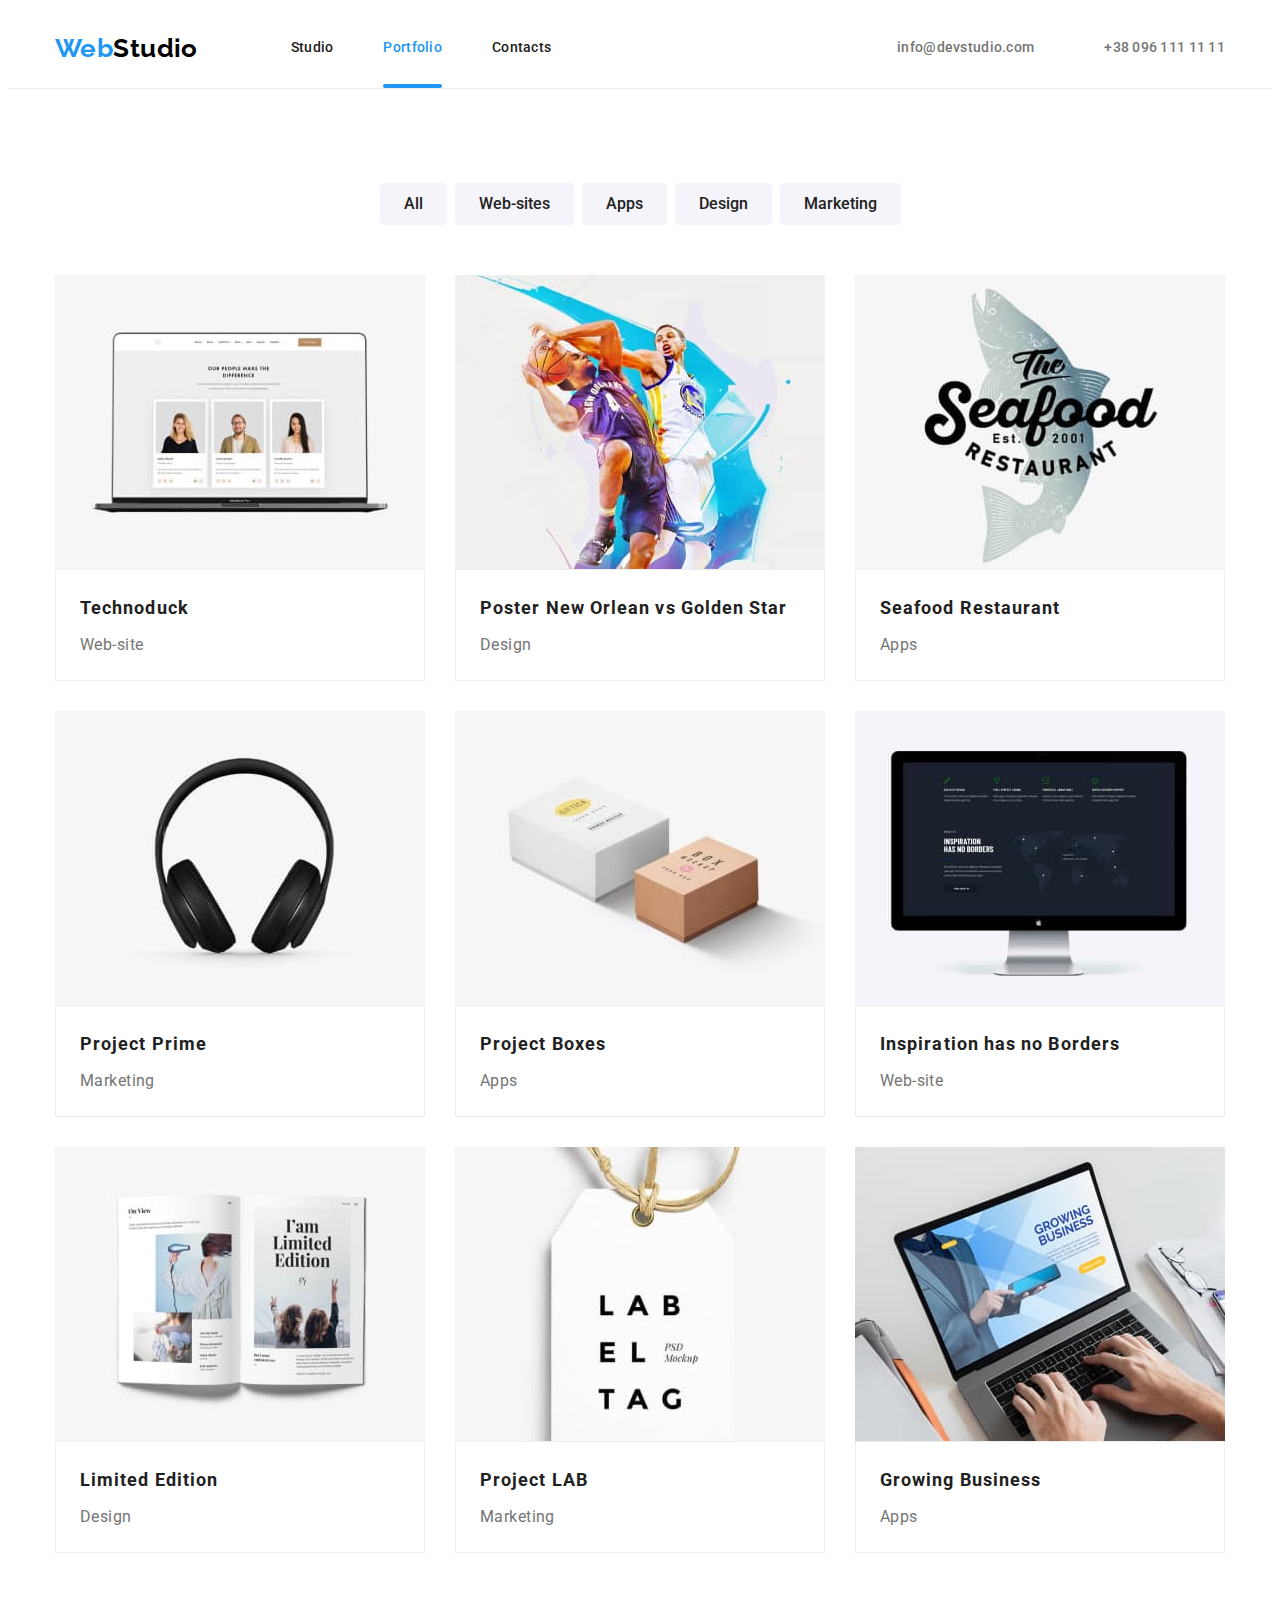
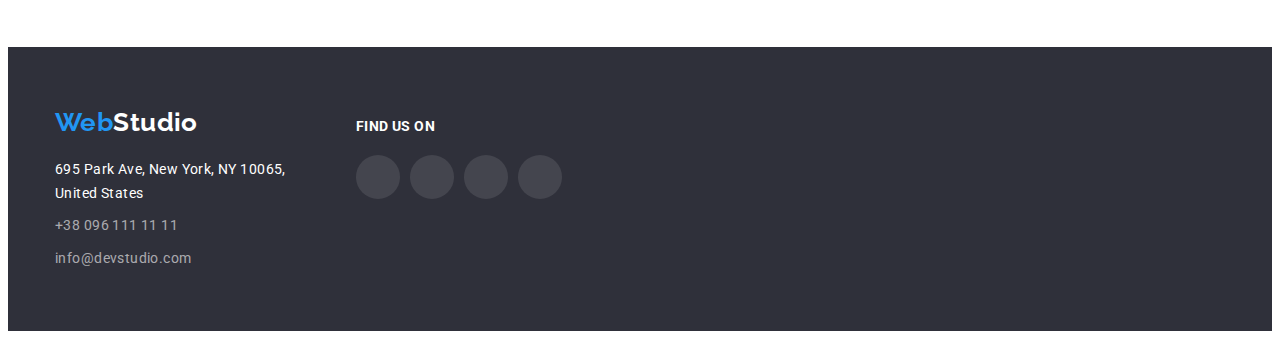
==== portfolio.html @ 0705c61d "adding forms & styles" ====
<!DOCTYPE html>
<html lang="en">
  <head>
    <meta charset="UTF-8" />
    <meta http-equiv="X-UA-Compatible" content="IE=edge" />
    <meta name="viewport" content="width=device-width, initial-scale=1.0" />
    <title>Portfolio</title>
    <link rel="preconnect" href="https://fonts.googleapis.com" />
    <link rel="preconnect" href="https://fonts.gstatic.com" crossorigin />
    <link
      href="https://fonts.googleapis.com/css2?family=Raleway:wght@700&family=Roboto:wght@400;500;700;900&display=swap"
      rel="stylesheet"
    />
    <link
      rel="stylesheet"
      href="https://cdnjs.cloudflare.com/ajax/libs/modern-normalize/1.1.0/modern-normalize.min.css"
      integrity="sha512-wpPYUAdjBVSE4KJnH1VR1HeZfpl1ub8YT/NKx4PuQ5NmX2tKuGu6U/JRp5y+Y8XG2tV+wKQpNHVUX03MfMFn9Q=="
      crossorigin="anonymous"
      referrerpolicy="no-referrer"
    />
    <link rel="stylesheet" href="./css/style.css" />
  </head>
  <body>
    <header class="header">
      <div class="container header-container">
        <nav class="header-navigation">
          <a class="logo" href="/">Web<span class="logo-header">Studio</span></a>
          <ul class="site-nav list">
            <li><a class="link" href="./index.html">Studio</a></li>
            <li><a class="link current" href="./portfolio.html">Portfolio</a></li>
            <li><a class="link" href="">Contacts</a></li>
          </ul>
        </nav>
        <ul class="header-contacts list">
          <li>
            <a class="link" href="mailto:info@devstudio.com">
              <svg class="header-contacts-icon" height="12" width="16">
                <use href="./img/svg/symbol-defs-bad.svg#icon-envelope"></use>
              </svg>
              info@devstudio.com
            </a>
          </li>
          <li>
            <a class="link" href="tel:+380961111111">
              <svg class="header-contacts-icon" height="16" width="10">
                <use href="./img/svg/symbol-defs-bad.svg#icon-smartphone"></use>
              </svg>
              +38 096 111 11 11
            </a>
          </li>
        </ul>
      </div>
    </header>
    <main>
      <section class="wokrs section">
        <!-- Hidden by css h1 -->
        <h1 class="visually-hidden">Our projects</h1>
        <!-- Hidden by css h1 -->
        <div class="container">
          <ul class="filter list">
            <li><button class="main-filter-button filter-button" type="button">All</button></li>
            <li><button class="filter-button" type="button">Web-sites</button></li>
            <li><button class="filter-button" type="button">Apps</button></li>
            <li><button class="filter-button" type="button">Design</button></li>
            <li><button class="filter-button" type="button">Marketing</button></li>
          </ul>

          <ul class="works-list list">
            <li class="gallery-item">
              <a class="works-link" href="">
                <div class="works-overlay">
                  <img
                    class="works-example"
                    width="370"
                    src="./img/portfolio/Technoduck.jpg"
                    alt="laptop"
                  />
                  <p class="works-overlay-title">
                    Technoduck is a state-of-the-art coronavirus distribution platform. Companies
                    use this platform for digital espionage and attacks on competitors' secure
                    servers.
                  </p>
                </div>
                <div class="gallery-container">
                  <h2 class="works-title">Technoduck</h2>
                  <p class="works-subtitle">Web-site</p>
                </div>
              </a>
            </li>
            <li class="gallery-item">
              <a class="works-link" href="">
                <div class="works-overlay">
                  <img
                    class="works-example"
                    width="370"
                    src="./img/portfolio/NewOrleanvsGoldenStar.jpg"
                    alt="playing basketball"
                  />
                  <p class="works-overlay-title">
                    Technoduck is a state-of-the-art coronavirus distribution platform. Companies
                    use this platform for digital espionage and attacks on competitors' secure
                    servers.
                  </p>
                </div>
                <div class="gallery-container">
                  <h2 class="works-title">Poster New Orlean vs Golden Star</h2>
                  <p class="works-subtitle">Design</p>
                </div>
              </a>
            </li>
            <li class="gallery-item">
              <a class="works-link" href="">
                <div class="works-overlay">
                  <img
                    class="works-example"
                    width="370"
                    src="./img/portfolio/Seafood.jpg"
                    alt="fish"
                  />
                  <p class="works-overlay-title">
                    Technoduck is a state-of-the-art coronavirus distribution platform. Companies
                    use this platform for digital espionage and attacks on competitors' secure
                    servers.
                  </p>
                </div>
                <div class="gallery-container">
                  <h2 class="works-title">Seafood Restaurant</h2>
                  <p class="works-subtitle">Apps</p>
                </div>
              </a>
            </li>
            <li class="gallery-item">
              <a class="works-link" href="">
                <div class="works-overlay">
                  <img
                    class="works-example"
                    width="370"
                    src="./img/portfolio/ProjectPrime.jpg"
                    alt="headphones"
                  />
                  <p class="works-overlay-title">
                    Technoduck is a state-of-the-art coronavirus distribution platform. Companies
                    use this platform for digital espionage and attacks on competitors' secure
                    servers.
                  </p>
                </div>
                <div class="gallery-container">
                  <h2 class="works-title">Project Prime</h2>
                  <p class="works-subtitle">Marketing</p>
                </div>
              </a>
            </li>
            <li class="gallery-item">
              <a class="works-link" href="">
                <div class="works-overlay">
                  <img
                    class="works-example"
                    width="370"
                    src="./img/portfolio/ProjectBoxes.jpg"
                    alt="small box and bigger box"
                  />
                  <p class="works-overlay-title">
                    Technoduck is a state-of-the-art coronavirus distribution platform. Companies
                    use this platform for digital espionage and attacks on competitors' secure
                    servers.
                  </p>
                </div>
                <div class="gallery-container">
                  <h2 class="works-title">Project Boxes</h2>
                  <p class="works-subtitle">Apps</p>
                </div>
              </a>
            </li>
            <li class="gallery-item">
              <a class="works-link" href="">
                <div class="works-overlay">
                  <img
                    class="works-example"
                    width="370"
                    src="./img/portfolio/InspirationhasnoBorders.jpg"
                    alt="computer monitor"
                  />
                  <p class="works-overlay-title">
                    Technoduck is a state-of-the-art coronavirus distribution platform. Companies
                    use this platform for digital espionage and attacks on competitors' secure
                    servers.
                  </p>
                </div>
                <div class="gallery-container">
                  <h2 class="works-title">Inspiration has no Borders</h2>
                  <p class="works-subtitle">Web-site</p>
                </div>
              </a>
            </li>
            <li class="gallery-item">
              <a class="works-link" href="">
                <div class="works-overlay">
                  <img
                    class="works-example"
                    width="370"
                    src="./img/portfolio/LimitedEdition.jpg"
                    alt="opened book"
                  />
                  <p class="works-overlay-title">
                    Technoduck is a state-of-the-art coronavirus distribution platform. Companies
                    use this platform for digital espionage and attacks on competitors' secure
                    servers.
                  </p>
                </div>
                <div class="gallery-container">
                  <h2 class="works-title">Limited Edition</h2>
                  <p class="works-subtitle">Design</p>
                </div>
              </a>
            </li>
            <li class="gallery-item">
              <a class="works-link" href="">
                <div class="works-overlay">
                  <img
                    class="works-example"
                    width="370"
                    src="./img/portfolio/ProjectLAB.jpg"
                    alt="label tag"
                  />
                  <p class="works-overlay-title">
                    Technoduck is a state-of-the-art coronavirus distribution platform. Companies
                    use this platform for digital espionage and attacks on competitors' secure
                    servers.
                  </p>
                </div>
                <div class="gallery-container">
                  <h2 class="works-title">Project LAB</h2>
                  <p class="works-subtitle">Marketing</p>
                </div>
              </a>
            </li>
            <li class="gallery-item">
              <a class="works-link" href="">
                <div class="works-overlay">
                  <img
                    class="works-example"
                    width="370"
                    src="./img/portfolio/GrowingBusiness.jpg"
                    alt="laptop typing"
                  />
                  <p class="works-overlay-title">
                    Technoduck is a state-of-the-art coronavirus distribution platform. Companies
                    use this platform for digital espionage and attacks on competitors' secure
                    servers.
                  </p>
                </div>
                <div class="gallery-container">
                  <h2 class="works-title">Growing Business</h2>
                  <p class="works-subtitle">Apps</p>
                </div>
              </a>
            </li>
          </ul>
        </div>
      </section>
    </main>
    <footer class="footer">
      <div class="container">
        <div class="footer-contacts">
          <a class="logo" href="/">Web<span class="logo-secondary-color">Studio</span></a>
          <address>
            <a
              class="address"
              href="https://goo.gl/maps/DJQZkyz2nE7QdmCx7"
              target="_blank"
              rel="noopener noreferrer nofollow"
            >
              695 Park Ave, New York, NY 10065, <br />
              United States
            </a>
            <ul class="footer-contacts list">
              <li class="footer-contacts-item">
                <a class="link" href="tel:+380961111111">+38 096 111 11 11</a>
              </li>
              <li class="footer-contacts-item">
                <a class="link" href="mailto:info@devstudio.com">info@devstudio.com</a>
              </li>
            </ul>
          </address>
        </div>
        <div class="footer-social">
          <p class="footer-social-title">Find us on</p>
          <ul class="footer-social-list list">
            <li class="footer-social-item">
              <a class="footer-social-link" href="">
                <svg class="footer-social-icon" height="20" width="20">
                  <use href="./img/svg/symbol-defs-bad.svg#icon-instagram"></use>
                </svg>
              </a>
            </li>
            <li class="footer-social-item">
              <a class="footer-social-link" href="">
                <svg class="footer-social-icon" height="20" width="20">
                  <use href="./img/svg/symbol-defs-bad.svg#icon-twitter"></use>
                </svg>
              </a>
            </li>
            <li class="footer-social-item">
              <a class="footer-social-link" href="">
                <svg class="footer-social-icon" height="20" width="20">
                  <use href="./img/svg/symbol-defs-bad.svg#icon-facebook"></use>
                </svg>
              </a>
            </li>
            <li class="footer-social-item">
              <a class="footer-social-link" href="">
                <svg class="footer-social-icon" height="20" width="20">
                  <use href="./img/svg/symbol-defs-bad.svg#icon-linkedin"></use>
                </svg>
              </a>
            </li>
          </ul>
        </div>
      </div>
    </footer>
  </body>
</html>
---- css/style.css ----
/* Visually hidden */
.visually-hidden {
  position: absolute;
  white-space: nowrap;
  width: 1px;
  height: 1px;
  overflow: hidden;
  border: 0;
  padding: 0;
  clip: rect(0 0 0 0);
  clip-path: inset(50%);
  margin: -1px;
}

/* Visually hidden */
:root {
  --main-color: #212121;
  --secondary-color: #757575;
  --accent-color: #2196f3;
  --accent-second-color: #188ce8;
  --white-color: #ffffff;
  --bg-color: #2f303a;
  --logo-header-span: #000000;
  --logo-footer-span: #ffffff;
  --links-color: #afb1b8;
}
/* reset--------------- */
p,
ul,
h1,
h2,
h3,
h4,
h5,
h6 {
  margin: 0;
  padding: 0;
}
img {
  display: block;
}
/* reset--------------- */
/* general styles */

html {
  box-sizing: border-box;
}

*,
*::after,
*::before {
  box-sizing: inherit;
}

body {
  font-family: 'Roboto', Verdana, sans-serif;
  letter-spacing: 0.03em;
  color: var(--main-color);
  font-size: 14px;
}

.list {
  list-style: none;
}

.section-title {
  margin-bottom: 50px;

  color: var(--main-color);
  font-weight: 700;
  font-size: 36px;
  line-height: 1.16;

  text-align: center;
}
.section {
  padding-top: 94px;
  padding-bottom: 94px;
  text-align: center;
}
.section-null {
  padding-bottom: 0px;
}

.container {
  width: 1200px;
  margin-left: auto;
  margin-right: auto;
  padding-right: 15px;
  padding-left: 15px;

  /* background-color: tomato; */
  /* outline: tomato 2px solid; */
}

/* general styles */
/* backdrop & modal */
.backdrop {
  position: fixed;
  top: 0;
  left: 0;

  height: 100%;
  width: 100%;

  background-color: rgba(0, 0, 0, 0.2);
  opacity: 1;
  transition: opacity 250ms cubic-bezier(0.4, 0, 0.2, 1),
    visibility 250ms cubic-bezier(0.4, 0, 0.2, 1);
}
.backdrop.is-hidden {
  opacity: 0;
  pointer-events: none;
  visibility: hidden;
}

.backdrop.is-hidden .modal {
  transform: translate(-50%, -50%) scale(1.2);
}

.modal {
  position: absolute;
  top: 50%;
  left: 50%;
  transform: translate(-50%, -50%) scale(1);
  padding: 40px;

  min-height: 581px;
  min-width: 528px;

  background-color: var(--white-color);
  transition: transform 250ms cubic-bezier(0.4, 0, 0.2, 1);
}

.modal-button {
  position: absolute;
  right: 8px;
  top: 8px;

  height: 30px;
  width: 30px;
  padding: 6px;
  border: 1px solid rgba(0, 0, 0, 0.1);
  border-radius: 50%;

  text-decoration: none;
  background-color: transparent;
  cursor: pointer;

  display: flex;
  align-items: center;
  justify-content: center;

  transition-property: box-shadow, fill;
  transition-duration: 250ms;
  transition-timing-function: cubic-bezier(0.4, 0, 0.2, 1);
}
.modal-button:focus,
.modal-button:hover {
  box-shadow: 0px 2px 1px 0px rgba(0, 0, 0, 0.2);
  box-shadow: 0px 1px 1px 0px rgba(0, 0, 0, 0.14);
  box-shadow: 0px 1px 3px 0px rgba(0, 0, 0, 0.12);
  fill: var(--accent-color);
}

.modal-title {
  margin-bottom: 12px;
  text-align: center;
  font-weight: 700;
  font-size: 20px;
  line-height: 1.15;

  color: var(--main-color);
}

.field-subtitle {
  display: block;
  margin-bottom: 4px;

  font-size: 12px;
  line-height: 1.16;
  letter-spacing: 0.01em;

  color: var(--secondary-color);
}

.modal-field {
  margin-bottom: 10px;
}
.modal-field.comment {
  margin-bottom: 20px;
}
.modal-field.accept {
  margin-bottom: 30px;
  margin-left: auto;
}

.input-wrap {
  position: relative;
}
.modal-field-icon {
  position: absolute;
  left: 12px;
  top: 50%;
  transform: translateY(-50%);

  transition-property: fill;
  transition-duration: 250ms;
  transition-timing-function: cubic-bezier(0.4, 0, 0.2, 1);
}

.modal-input:focus + .modal-field-icon {
  fill: var(--accent-color);
}

.modal-input {
  width: 100%;
  height: 40px;

  padding: 12px 42px;

  caret-color: var(--secondary-color);
  color: var(--secondary-color);

  border: 1px solid rgba(33, 33, 33, 0.2);
  border-radius: 4px;
  outline: transparent;

  transition-property: border-color, fill, caret;
  transition-duration: 250ms;
  transition-timing-function: cubic-bezier(0.4, 0, 0.2, 1);
}
.modal-input:focus {
  border-color: var(--accent-color);
}
.modal-comment {
  height: 120px;
  padding: 12px 16px;
  resize: none;
}
.modal-input.modal-comment::placeholder {
  font-size: 14px;
  opacity: 1;
  line-height: 1.14;
  letter-spacing: 0.01em;
  color: rgba(117, 117, 117, 0.5);
}
.field-subtitle-checkbox {
  display: flex;
  gap: 7px;
  align-items: center;

  line-height: 1.71;
  color: var(--secondary-color);
}
.field-subtitle-checkbox .link {
  color: var(--accent-color);
}
.custom-checkbox {
  display: flex;
  justify-content: center;
  align-items: center;

  fill: var(--white-color);

  width: 16px;
  height: 15px;

  border: 2px solid var(--main-color);
  border-radius: 2px;

  /* transition-property: border-color, background-color;
  transition-duration: 2250ms;
  transition-timing-function: cubic-bezier(0.4, 0, 0.2, 1); */
}

.modal-checkbox:checked + .custom-checkbox {
  border-color: var(--accent-color);
  background-color: var(--accent-color);
}

.button-send {
  display: block;

  min-width: 200px;
  height: 50px;
  margin-left: auto;
  margin-right: auto;

  font-weight: 700;
  font-size: 16px;
  line-height: 1.87;
  letter-spacing: 0.06em;
  color: var(--white-color);

  cursor: pointer;
  border-radius: 4px;
  border: 0;
  padding: 10px 52px;

  background-color: var(--accent-color);

  transition-property: background-color, box-shadow;
  transition-duration: 250ms;
  transition-timing-function: cubic-bezier(0.4, 0, 0.2, 1);
}
.button-send:hover,
.button-send:focus {
  box-shadow: 0px 4px 4px rgba(0, 0, 0, 0.15);
  background-color: var(--accent-second-color);
}
/* backdrop & modal */
/* header styles */
.header {
  border-bottom: 1px solid #ececec;
}

.header-container {
  display: flex;
  align-items: center;
}

.header-navigation {
  display: flex;
  align-items: center;
}

.logo {
  margin-right: 93px;
  font-family: Raleway, sans-serif;
  font-weight: 700;
  color: var(--accent-color);
  text-decoration: none;
  font-size: 26px;
  line-height: 1.19;
}

.logo-header {
  color: var(--logo-header-span);
}

.logo-secondary-color {
  color: var(--logo-footer-span);
}

.site-nav {
  display: flex;
  gap: 50px;
}

.site-nav .link {
  padding: 32px 0;
  display: block;
  color: var(--main-color);
  font-weight: 500;
  line-height: 1.14;
  letter-spacing: 0.02em;
  text-decoration: none;

  transition-property: color;
  transition-duration: 250ms;
  transition-timing-function: cubic-bezier(0.4, 0, 0.2, 1);
}

.header-contacts {
  display: flex;
  margin-left: auto;
  gap: 50px;
}

.header-contacts .link {
  padding: 32px 0;
  display: flex;
  align-items: center;
  gap: 10px;
  color: var(--secondary-color);
  font-weight: 500;
  line-height: 1.14;
  letter-spacing: 0.02em;
  text-decoration: none;

  transition-property: color;
  transition-duration: 250ms;
  transition-timing-function: cubic-bezier(0.4, 0, 0.2, 1);
}
.header-contacts-icon {
  fill: currentColor;
}

.site-nav .link:hover,
.header-contacts .link:hover,
.site-nav .link:focus,
.header-contacts .link:focus {
  color: var(--accent-color);
}

.site-nav .link.current {
  position: relative;
  color: var(--accent-color);
}
.site-nav .link.current::after {
  content: '';
  position: absolute;
  bottom: 0%;
  left: 0%;

  height: 4px;
  width: 100%;

  border-radius: 2px;
  background-color: var(--accent-color);
}

/* header styles */
/* index main styles */

.hero {
  padding: 200px 0;
  text-align: center;
  background-color: var(--bg-color);
}
.hero-banner {
  height: 600px;
  max-width: 1600px;
  margin-left: auto;
  margin-right: auto;

  background-image: linear-gradient(rgba(47, 48, 58, 0.4), rgba(47, 48, 58, 0.4)),
    url(../img/banner.jpg);
  background-position: center;
  background-repeat: no-repeat;
  background-size: cover;
}

.hero-title {
  margin: 0 auto;
  margin-bottom: 30px;
  max-width: 650px;
  color: var(--white-color);
  font-weight: 900;
  font-size: 44px;
  line-height: 1.36;
  letter-spacing: 0.06em;
  text-transform: uppercase;
}

.hero-button {
  border-radius: 4px;
  border: 0;
  padding: 10px 32px;
  min-width: 216px;

  color: var(--white-color);
  background-color: var(--accent-color);

  font-weight: 700;
  font-size: 16px;
  line-height: 1.87;
  letter-spacing: 0.06em;
  cursor: pointer;
  font-family: inherit;
  text-decoration: none;
  text-align: center;

  transition-property: background-color, box-shadow;
  transition-duration: 250ms;
  transition-timing-function: cubic-bezier(0.4, 0, 0.2, 1);
}

.hero-button:hover,
.hero-button:focus {
  background-color: var(--accent-second-color);
  box-shadow: 0px 4px 4px 0px rgba(0, 0, 0, 0.15);
}

/* -------------------------------------- */
.advantages {
  display: flex;
  gap: 30px;
  text-align: left;
}
.advantages-title {
  margin-bottom: 9.41px;

  color: var(--main-color);
  font-weight: 700;
  line-height: 1.14;
  text-transform: uppercase;
}

.advantages-subtitle {
  min-width: 270px;

  color: var(--secondary-color);
  line-height: 1.71;
}

.advantages-bg-icon {
  min-height: 120px;
  background-color: #f5f4fa;
  margin-bottom: 30px;
  display: flex;
  justify-content: center;
  align-items: center;
}

.examples-list {
  display: flex;
  gap: 30px;
}

.examples-thumb {
  position: relative;
}
.examples-item-overlay {
  position: absolute;
  bottom: 0;
  left: 0;

  width: 100%;
  height: 70px;
  display: flex;
  align-items: center;
  justify-content: center;

  background: rgba(47, 48, 58, 0.8);
}
.overlay-text {
  font-weight: 700;
  line-height: 1.14px;
  text-transform: uppercase;

  color: var(--white-color);
}
/* -------------------------------------- */

.team {
  background-color: #f5f4fa;
}
.team-title {
  margin-bottom: 10px;

  color: var(--main-color);
  font-weight: 500;
  font-size: 16px;
  line-height: 1.18;
}

.team-subtitle {
  color: var(--secondary-color);
  line-height: 1.18;
  margin-bottom: 16px;
}
.team-list {
  display: flex;
  justify-content: center;
  gap: 30px;
}
.team-list .item {
  box-shadow: 0px 1px 3px rgba(0, 0, 0, 0.12), 0px 1px 1px rgba(0, 0, 0, 0.14),
    0px 2px 1px rgba(0, 0, 0, 0.2);
  border-radius: 0px 0px 4px 4px;
}

.item-container {
  width: 270px;
  padding-top: 30px;
  padding-bottom: 30px;

  background-color: var(--white-color);
  text-align: center;
}

.employee-item {
  display: block;
}

.team-social-list {
  display: flex;
  justify-content: center;
  gap: 10px;
}
.team-social-link {
  color: var(--links-color);
  align-items: center;
  justify-content: center;
  display: flex;
  height: 44px;
  width: 44px;
  border-radius: 50%;

  transition-property: background-color, color;
  transition-duration: 250ms;
  transition-timing-function: cubic-bezier(0.4, 0, 0.2, 1);
}

.team-social-icon {
  fill: currentColor;
}

.team-social-link:hover,
.team-social-link:focus {
  color: var(--white-color);
  background-color: var(--accent-color);
}
/* customers styles */
.customers-list {
  display: flex;
  gap: 30px;
}
.customers-link {
  width: 170px;
  height: 92px;
  display: flex;
  justify-content: center;
  align-items: center;
  color: var(--links-color);
  border: 1px solid var(--links-color);
  border-radius: 4px;

  transition-property: border-color, color;
  transition-duration: 250ms;
  transition-timing-function: cubic-bezier(0.4, 0, 0.2, 1);
}

.customers-icon {
  fill: currentColor;
}

.customers-link:hover,
.customers-link:focus {
  color: var(--accent-color);
  border-color: var(--accent-color);
}

/* index main styles */
/* footer styles */
.address {
  margin-bottom: 9px;
  display: inline-block;
  color: var(--white-color);
  line-height: 1.71;
  font-style: normal;
  text-decoration: none;
}

.footer {
  padding-top: 60px;
  padding-bottom: 60px;

  background-color: var(--bg-color);
}
.footer .logo {
  display: block;
  margin-bottom: 20px;
  margin-right: 0;
}

.footer .link {
  color: rgba(255, 255, 255, 0.6);
  line-height: 1.71;
  text-decoration: none;
  font-style: normal;

  transition-property: border-color, color;
  transition-duration: 250ms;
  transition-timing-function: cubic-bezier(0.4, 0, 0.2, 1);
}
.footer-contacts-item:not(:last-child) {
  margin-bottom: 9px;
}

.footer .link:hover,
.footer .link:focus {
  color: var(--accent-color);
}
.footer-social-title {
  color: var(--white-color);
  font-weight: 700;
  font-size: 14px;
  line-height: 1.14;
  text-transform: uppercase;
  margin-bottom: 20px;
}
.footer .container {
  display: flex;
  align-items: baseline;
}
.footer-social {
  width: 206px;
  margin-left: 70px;
}

.footer-social-list {
  display: flex;
  gap: 10px;
}
.footer-social-icon {
  fill: var(--white-color);
}
.footer-social-link {
  height: 44px;
  width: 44px;
  background-color: rgba(255, 255, 255, 0.1);
  display: flex;
  justify-content: center;
  align-items: center;
  border-radius: 50%;

  transition-property: background-color;
  transition-duration: 250ms;
  transition-timing-function: cubic-bezier(0.4, 0, 0.2, 1);
}
.footer-social-link:hover,
.footer-social-link:focus {
  background-color: var(--accent-color);
}
.footer-subscribe {
  margin-left: 93px;
}
.footer-subscribe-title {
  display: block;
  margin-bottom: 20px;

  font-weight: 700;
  font-size: 14px;
  line-height: 1.14;

  color: var(--white-color);

  text-transform: uppercase;
}

.footer-subcribe-button {
  display: flex;
  justify-content: center;
  align-items: center;
  gap: 10px;

  min-width: 200px;
  cursor: pointer;

  border-radius: 4px;
  border: 0;
  padding: 10px 28px;

  background-color: var(--accent-color);

  transition-property: background-color, box-shadow;
  transition-duration: 250ms;
  transition-timing-function: cubic-bezier(0.4, 0, 0.2, 1);
}
.footer-subcribe-button:hover,
.footer-subcribe-button:focus {
  box-shadow: 0px 4px 4px 0px rgba(0, 0, 0, 0.15);
  background-color: var(--accent-second-color);
}
.footer-button-title {
  font-weight: 700;
  font-size: 16px;
  line-height: 1.87;
  letter-spacing: 0.06em;
  color: var(--white-color);
}
.footer-subscribe-icon {
  fill: var(--white-color);
}

.footer-subscribe-wrap {
  display: flex;
  gap: 12px;
}

.footer-input {
  width: 358px;

  padding: 15px 16px;

  background-color: transparent;
  outline: transparent;

  caret-color: rgba(255, 255, 255, 0.6);
  color: rgba(255, 255, 255, 0.6);
  border: 1px solid rgba(255, 255, 255, 0.3);
  border-radius: 4px;

  transition-property: border-color, box-shadow;
  transition-duration: 250ms;
  transition-timing-function: cubic-bezier(0.4, 0, 0.2, 1);
}
.footer-input:focus {
  box-shadow: 0px 4px 4px 0px rgba(0, 0, 0, 0.15);
  border-color: var(--accent-color);
}
.footer-input::placeholder {
  color: rgba(255, 255, 255, 0.6);
}

/* footer styles */
/* portfolio main styles */
.filter {
  display: flex;
  justify-content: center;
  gap: 8px;
  margin-bottom: 50px;
}
.filter-button {
  padding: 6px 22px;

  color: var(--main-color);
  background-color: #f5f4fa;
  font-weight: 500;
  font-size: 16px;
  cursor: pointer;
  line-height: 1.62;
  font-family: inherit;
  border-radius: 4px;
  border-color: transparent;
}

.filter-button:hover,
.filter-button:focus {
  color: var(--white-color);
  background-color: var(--accent-color);
  box-shadow: 0px 2px 2px 0px rgba(0, 0, 0, 0.12);
  box-shadow: 0px 1px 2px 0px rgba(0, 0, 0, 0.08);
  box-shadow: 0px 3px 1px 0px rgba(0, 0, 0, 0.1);
}

.works-overlay {
  position: relative;
  overflow: hidden;
}
.works-overlay-title {
  position: absolute;
  bottom: 0;
  left: 0;
  transform: translateY(100%);

  width: 100%;
  height: 100%;

  padding: 63px 24px;
  font-size: 18px;
  line-height: 1.55;
  color: var(--white-color);

  transition: transform 250ms cubic-bezier(0.4, 0, 0.2, 1);

  background-color: rgba(33, 150, 243, 0.9);
}
.works-link:hover .works-overlay-title {
  transform: translateY(0);
}

.works-list {
  display: flex;
  flex-wrap: wrap;
  gap: 30px;
  text-align: left;
}

.works-link {
  text-decoration: none;
}

.works-title {
  margin-bottom: 4px;

  color: var(--main-color);
  font-weight: 700;
  font-size: 18px;
  line-height: 2;
  letter-spacing: 0.06em;
}

.works-subtitle {
  color: var(--secondary-color);
  font-size: 16px;
  line-height: 1.87;
}
.works-example {
  display: block;
}

.gallery-item {
  width: calc((100% - 60px) / 3);
  transition-duration: 250ms;
}
.gallery-item:hover,
.gallery-item:hover {
  box-shadow: 0px 4px 4px 0px rgba(0, 0, 0, 0.25);
}
.gallery-container {
  padding: 20px 24px;
  border: solid 1px #eeeeee;
}

/* portfolio main styles */
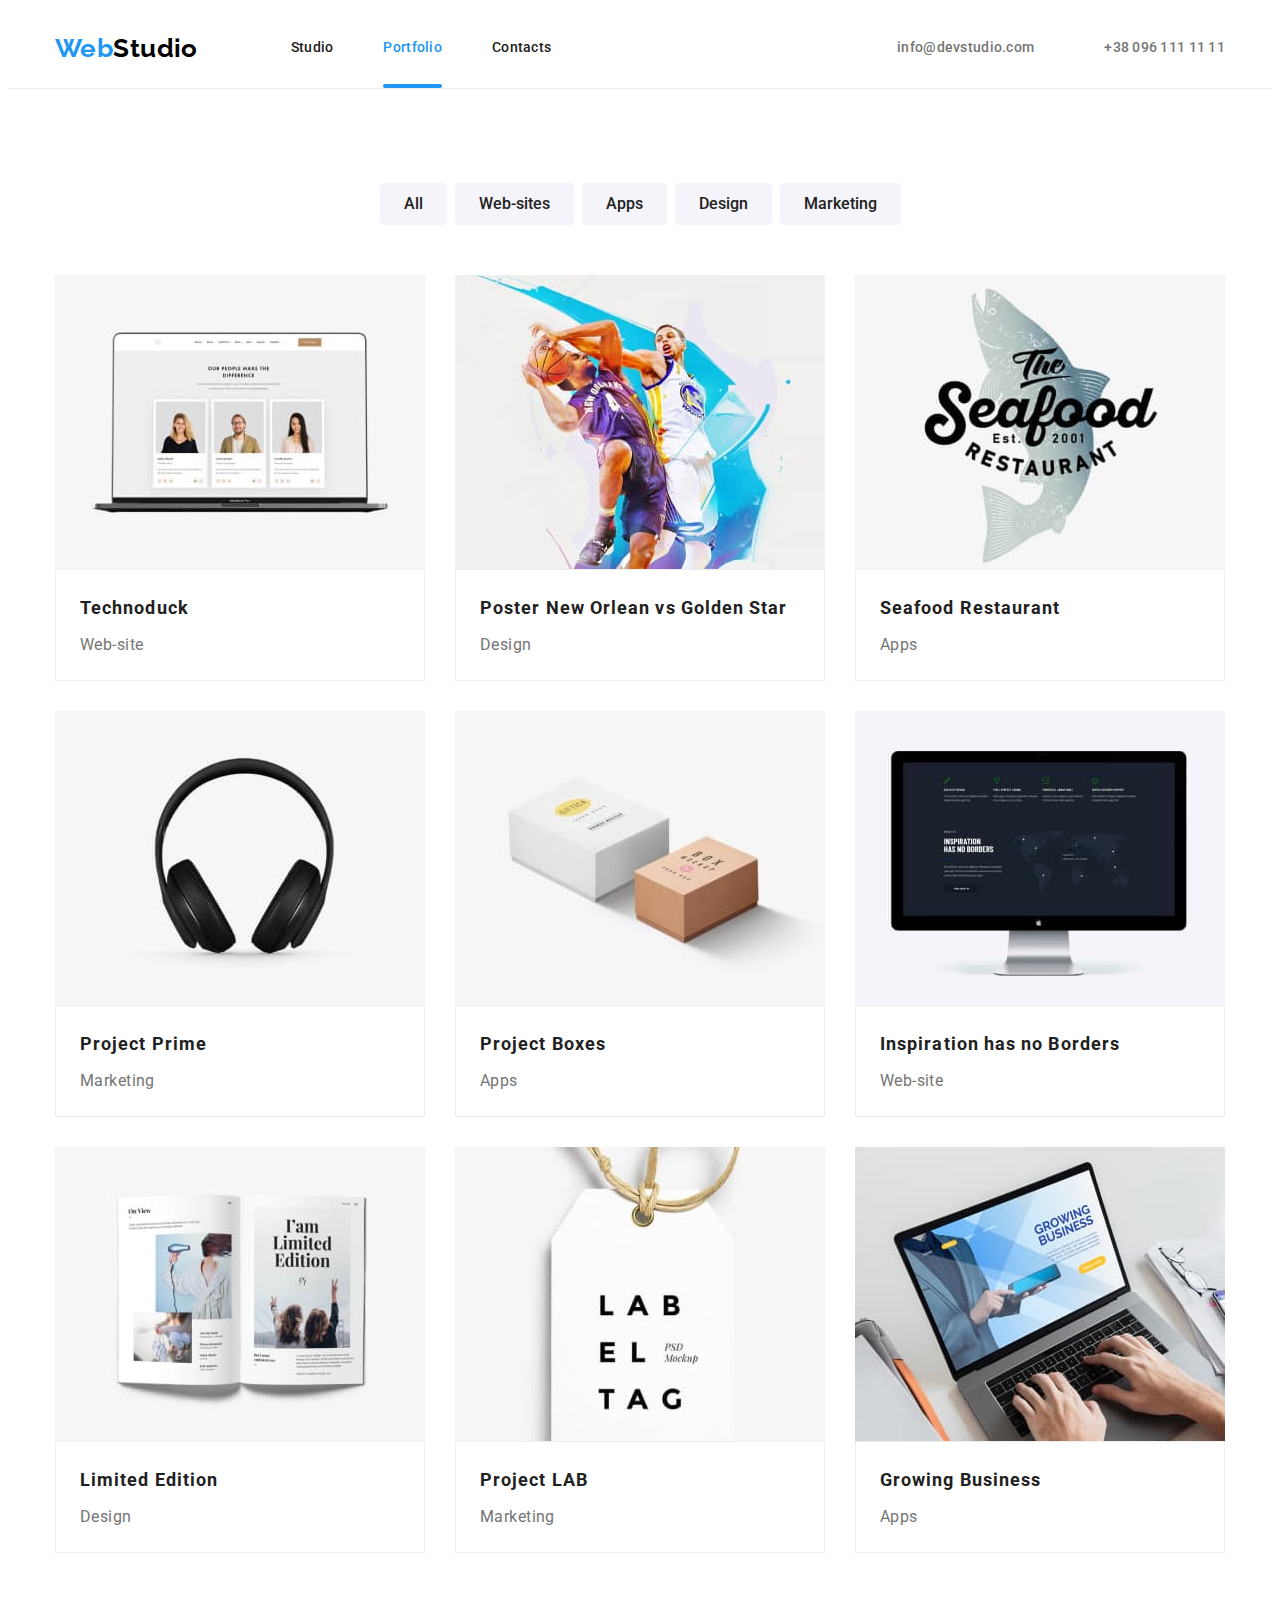
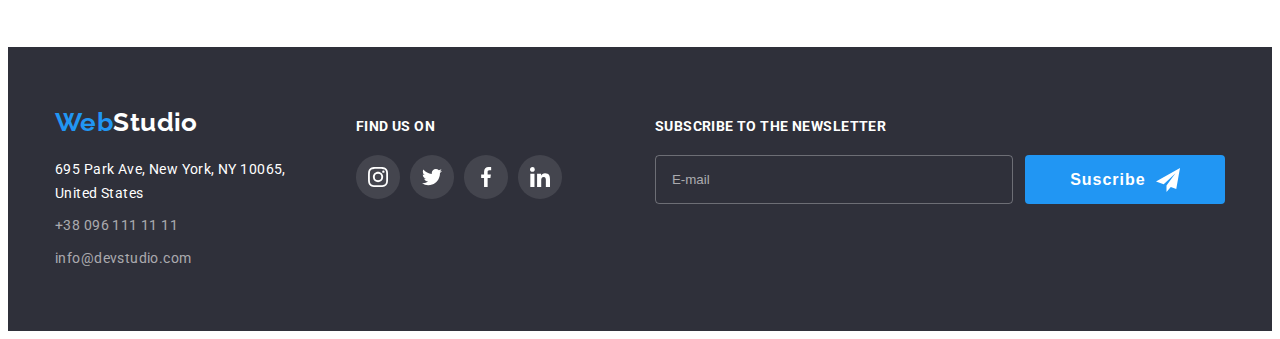
==== commit 955c9542: "adding forms & styles" ====
--- a/portfolio.html
+++ b/portfolio.html
@@ -289,33 +289,53 @@
             <li class="footer-social-item">
               <a class="footer-social-link" href="">
                 <svg class="footer-social-icon" height="20" width="20">
-                  <use href="./img/svg/symbol-defs-bad.svg#icon-instagram"></use>
+                  <use href="./img/svg/icons.svg#icon-instagram"></use>
                 </svg>
               </a>
             </li>
             <li class="footer-social-item">
               <a class="footer-social-link" href="">
                 <svg class="footer-social-icon" height="20" width="20">
-                  <use href="./img/svg/symbol-defs-bad.svg#icon-twitter"></use>
+                  <use href="./img/svg/icons.svg#icon-twitter"></use>
                 </svg>
               </a>
             </li>
             <li class="footer-social-item">
               <a class="footer-social-link" href="">
                 <svg class="footer-social-icon" height="20" width="20">
-                  <use href="./img/svg/symbol-defs-bad.svg#icon-facebook"></use>
+                  <use href="./img/svg/icons.svg#icon-facebook"></use>
                 </svg>
               </a>
             </li>
             <li class="footer-social-item">
               <a class="footer-social-link" href="">
                 <svg class="footer-social-icon" height="20" width="20">
-                  <use href="./img/svg/symbol-defs-bad.svg#icon-linkedin"></use>
+                  <use href="./img/svg/icons.svg#icon-linkedin"></use>
                 </svg>
               </a>
             </li>
           </ul>
         </div>
+        <form class="footer-subscribe" autocomplete="off">
+          <label class="footer-subscribe-title" for="mail-footer"
+            >Subscribe to the newsletter</label
+          >
+          <div class="footer-subscribe-wrap">
+            <input
+              class="footer-input"
+              type="mail"
+              name="mail-footer"
+              id="mail-footer"
+              placeholder="E-mail"
+            />
+            <button class="footer-subcribe-button" type="submit">
+              <p class="footer-button-title">Suscribe</p>
+              <svg class="footer-subscribe-icon" height="24" width="24">
+                <use href="./img/svg/icons.svg#icon-send"></use>
+              </svg>
+            </button>
+          </div>
+        </form>
       </div>
     </footer>
   </body>
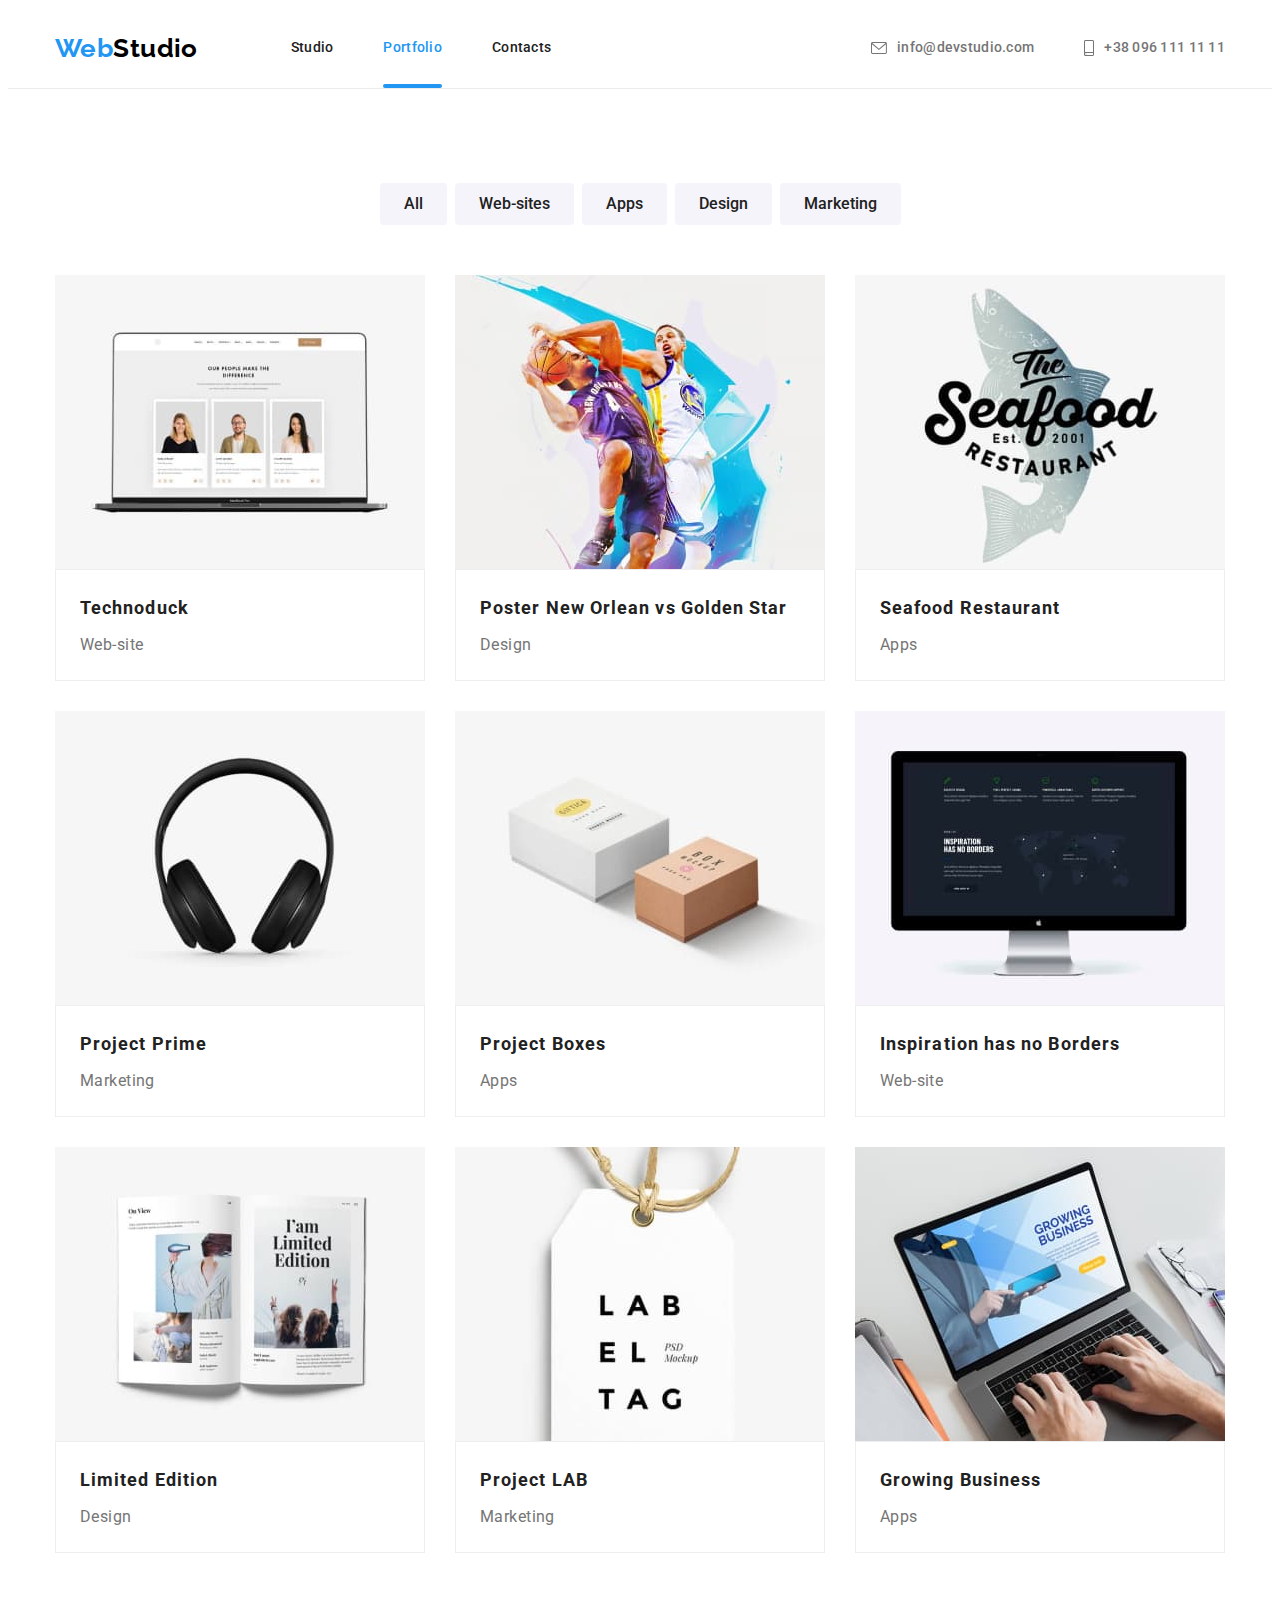
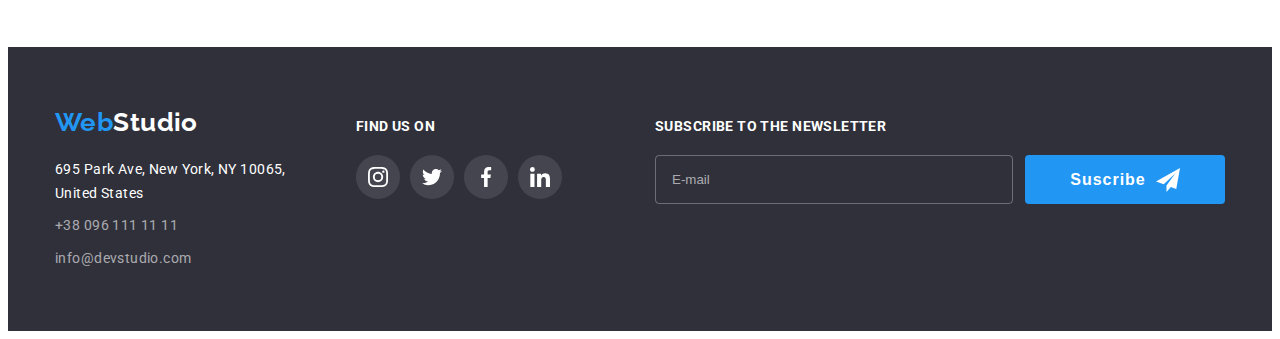
==== commit 814fe500: "correcting (forms & styles)" ====
--- a/portfolio.html
+++ b/portfolio.html
@@ -35,7 +35,7 @@
           <li>
             <a class="link" href="mailto:info@devstudio.com">
               <svg class="header-contacts-icon" height="12" width="16">
-                <use href="./img/svg/symbol-defs-bad.svg#icon-envelope"></use>
+                <use href="./img/svg/icons.svg#icon-envelope"></use>
               </svg>
               info@devstudio.com
             </a>
@@ -43,7 +43,7 @@
           <li>
             <a class="link" href="tel:+380961111111">
               <svg class="header-contacts-icon" height="16" width="10">
-                <use href="./img/svg/symbol-defs-bad.svg#icon-smartphone"></use>
+                <use href="./img/svg/icons.svg#icon-smartphone"></use>
               </svg>
               +38 096 111 11 11
             </a>
@@ -323,13 +323,13 @@
           <div class="footer-subscribe-wrap">
             <input
               class="footer-input"
-              type="mail"
+              type="email"
               name="mail-footer"
               id="mail-footer"
               placeholder="E-mail"
             />
             <button class="footer-subcribe-button" type="submit">
-              <p class="footer-button-title">Suscribe</p>
+              <span class="footer-button-title">Suscribe</span>
               <svg class="footer-subscribe-icon" height="24" width="24">
                 <use href="./img/svg/icons.svg#icon-send"></use>
               </svg>
--- a/css/style.css
+++ b/css/style.css
@@ -128,6 +128,8 @@
   min-height: 581px;
   min-width: 528px;
 
+  border-radius: 4px;
+
   background-color: var(--white-color);
   transition: transform 250ms cubic-bezier(0.4, 0, 0.2, 1);
 }
@@ -240,22 +242,27 @@
 }
 .modal-input.modal-comment::placeholder {
   font-size: 14px;
-  opacity: 1;
   line-height: 1.14;
   letter-spacing: 0.01em;
   color: rgba(117, 117, 117, 0.5);
 }
 .field-subtitle-checkbox {
   display: flex;
-  gap: 7px;
-  align-items: center;
-
+  /* gap: 7px; */
+  flex-wrap: wrap;
+  align-items: center;
+  width: 423px;
+  margin-left: auto;
+  margin-right: auto;
   line-height: 1.71;
   color: var(--secondary-color);
 }
 .field-subtitle-checkbox .link {
   color: var(--accent-color);
 }
+.field-subtitle-checkbox > .link {
+  margin-left: 23px;
+}
 .custom-checkbox {
   display: flex;
   justify-content: center;
@@ -265,6 +272,7 @@
 
   width: 16px;
   height: 15px;
+  margin-right: 7px;
 
   border: 2px solid var(--main-color);
   border-radius: 2px;
@@ -296,7 +304,7 @@
   cursor: pointer;
   border-radius: 4px;
   border: 0;
-  padding: 10px 52px;
+  padding: 10px 80px;
 
   background-color: var(--accent-color);
 
@@ -716,7 +724,7 @@
   background-color: var(--accent-color);
 }
 .footer-subscribe {
-  margin-left: 93px;
+  margin-left: auto;
 }
 .footer-subscribe-title {
   display: block;
